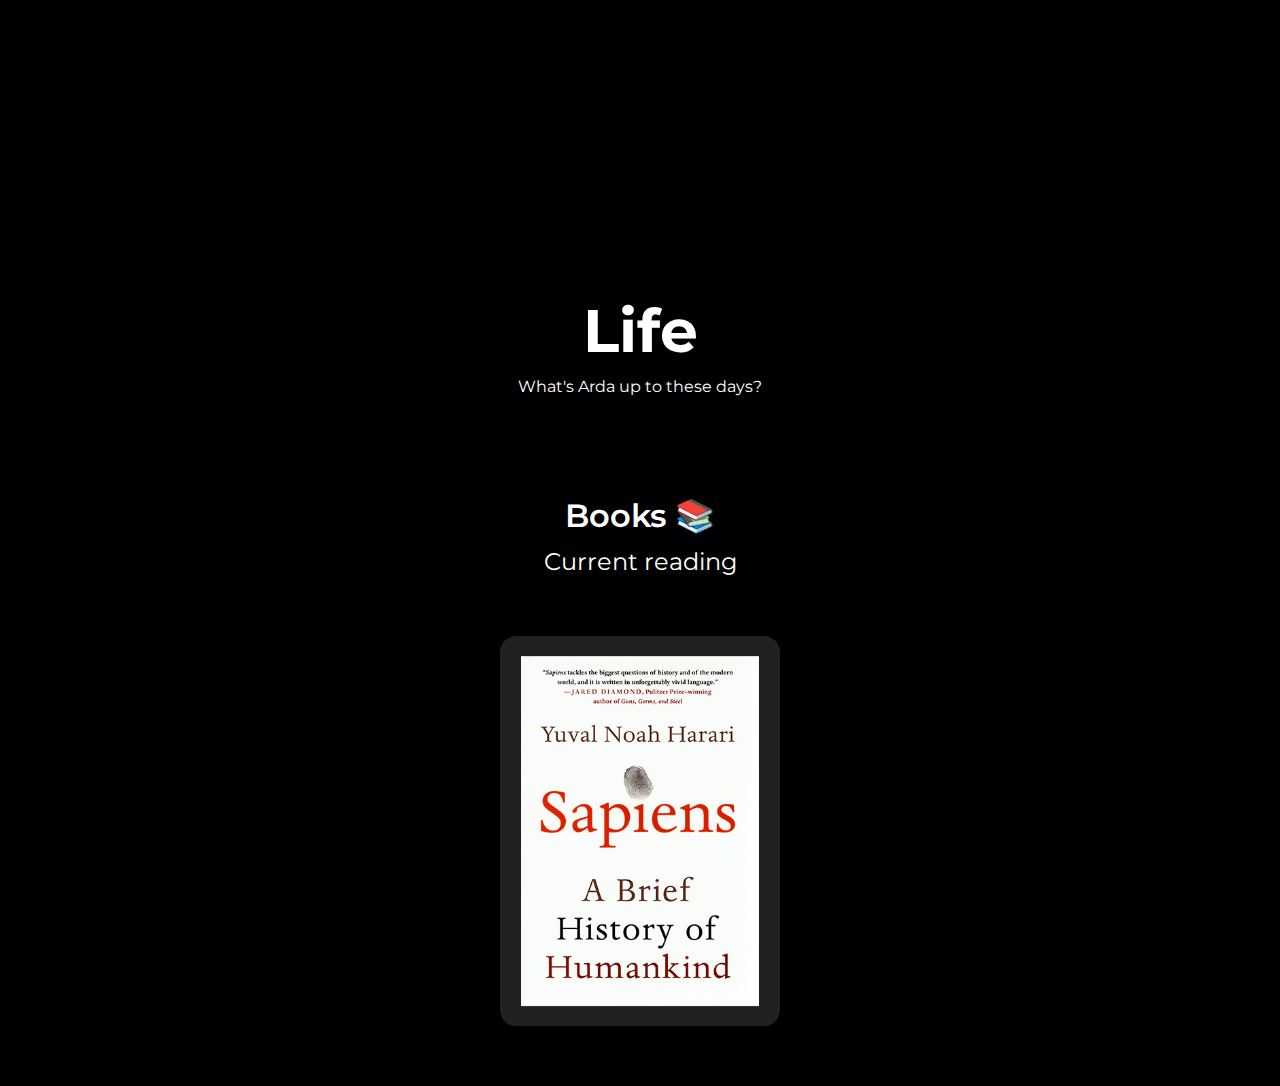
==== life/index.html @ ae9d248a "life card, life page, current book" ====
<!DOCTYPE html>
<html lang="en">

<head>
    <meta charset="UTF-8">
    <meta name="viewport" content="width=device-width, initial-scale=1">
    <title>Life | Arda Çebi</title>
    <link href="https://fonts.googleapis.com/css2?family=Montserrat:wght@100;200;300;400;500;600;700&display=swap"
        rel="stylesheet">
    <link href="https://maxcdn.bootstrapcdn.com/font-awesome/4.7.0/css/font-awesome.min.css" rel="stylesheet" />
    <link rel="apple-touch-icon" sizes="180x180" href="../assets/favicons/apple-touch-icon.png">
    <meta name="msapplication-navbutton-color" content="#ffffff">
    <meta name="apple-mobile-web-app-status-bar-style" content="#ffffff">
    <link rel="icon" type="image/png" sizes="32x32" href="../assets/favicons/favicon-32x32.png">
    <link rel="icon" type="image/png" sizes="16x16" href="../assets/favicons/favicon-16x16.png">
    <link rel="manifest" href="../assets/favicons/site.webmanifest">
    <link rel="mask-icon" href="../assets/favicons/safari-pinned-tab.svg" color="#000000">
    <link rel="shortcut icon" href="../assets/favicons/favicon.ico">
    <meta name="msapplication-TileColor" content="#000000">
    <meta name="msapplication-config" content="../assets/favicons/browserconfig.xml">
    <meta name="theme-color" content="#ffffff">
    <link rel="stylesheet" href="../style.css">
    <meta name="description" content="Personal and portfolio website of Arda Çebi.">
    <meta property="og:description" content="Personal and portfolio website of Arda Çebi.">
    <meta property="og:site_name" content="Arda Çebi | Life">
    <meta property="og:title" content="Arda Çebi | Life">
    <link rel="canonical" href="https://ardacebi.com/life" />
    <meta name="robots" content="index, follow">
    <meta name="google" content="notranslate">
    <meta property="og:locale" content="en_US" />
    <meta property="og:image" content="">
    <!--DESIGN IMAGE-->
    <meta property="og:image:type" content="image/png">
    <meta property="og:image:width" content="1280">
    <meta property="og:image:height" content="640">
    <meta property="og:url" content="https://ardacebi.com/life">
    <meta name="twitter:card" content="summary_large_image">
    <meta name="language" content="English">
</head>

<body>
    <div class="contentdiv">
        <center>
            <div class="titlearea">
                <h1 class="name">Life</h1>
                <h2 class="lifesub" style="font-size: 16px;">What's Arda up to these days?</h2>
            </div>

            <div class="booksdiv">
                <h1>Books 📚</h1>
                <div class="currentreadingdiv">
                    <h2 class="currentreadingdesrp">Current reading</h2>

                    <div class="bookcard">
                        <img class="bookimage" src="../assets/books/sapiens.png">
                        </img>
                    </div>
                </div>
                <!--
                <div class="ontheshelfdiv">
                    <h2>On the shelf</h2>
                    <p>Waiting to be read</p>
                    <div class="ontheshelfbooksdiv">
                        <div class="bookcard">

                        </div>
                        <div class="bookcard">

                        </div>
                        <div class="bookcard">

                        </div>
                    </div>
                </div>
                -->
            </div>
        </center>
    </div>
</body>

</html>
---- style.css ----
h1,
h2,
h3,
h4,
p {
  font-family: "Montserrat", sans-serif;
}

h1 {
  font-weight: 600;
}

h2 {
  font-weight: 400;
}

h3 {
  font-weight: 400;
}

h4 {
  font-weight: 400;
}

h5 {
  font-weight: 400;
}

p {
  font-weight: 400;
}

body {
  background-color: black;
  -webkit-box-pack: center;
      -ms-flex-pack: center;
          justify-content: center;
  -webkit-box-align: center;
      -ms-flex-align: center;
          align-items: center;
  height: 100%;
}

h1,
h2,
h3,
h4,
h5,
p {
  color: white;
}

.h2 {
  font-size: 16px;
}

a {
  color: grey;
}

.name {
  font-size: 60px;
  font-weight: 700;
}

.title {
  font-size: 16px;
  margin-top: -20px;
  text-transform: uppercase;
}

.cardlist {
  margin-top: 50px;
  margin-bottom: 60px;
}

.card {
  width: 600px;
  height: 170px;
  background-color: rgba(128, 128, 128, 0.253);
  border-radius: 16px;
  padding-left: 30px;
  padding-right: 20px;
  padding-bottom: 20px;
  margin-bottom: -100px;
  -webkit-transition: -webkit-transform 0.2s;
  transition: -webkit-transform 0.2s;
  transition: transform 0.2s;
  transition: transform 0.2s, -webkit-transform 0.2s;
}

@media (hover: hover) and (pointer: fine) {
  .card:hover {
    -webkit-transform: scale(1.1);
            transform: scale(1.1);
  }
}

.titlearea {
  margin-bottom: 100px;
}

.lifesub {
  margin-top: -30px;
}

.bookcard {
  width: 240px;
  height: 350px;
  background-color: rgba(128, 128, 128, 0.253);
  border-radius: 16px;
  padding-left: 20px;
  padding-right: 20px;
  padding-bottom: 20px;
  padding-top: 20px;
  margin-bottom: -100px;
  -webkit-transition: -webkit-transform 0.2s;
  transition: -webkit-transform 0.2s;
  transition: transform 0.2s;
  transition: transform 0.2s, -webkit-transform 0.2s;
  margin: 60px;
}

@media (hover: hover) and (pointer: fine) {
  .bookcard:hover {
    -webkit-transform: scale(1.1);
            transform: scale(1.1);
  }
}

.bookimage {
  height: 350px;
}

.lifecard {
  text-decoration: none;
}

@media (hover: hover) and (pointer: fine) {
  .icon:hover {
    -webkit-transform: scale(1.2);
            transform: scale(1.2);
  }
}

.card:hover .cardnumber {
  z-index: -1;
}

.cardnumber {
  font-size: 180px;
  font-weight: 900;
  right: 100px;
  bottom: 15px;
  position: relative;
  color: #313131;
  -moz-user-select: none;
  -webkit-user-select: none;
  -ms-user-select: none;
  user-select: none;
}

.cardtitle {
  font-size: 40px;
  font-weight: 600;
  margin-top: -350px;
  margin-left: 150px;
}

.cardtitlenumber {
  color: grey;
}

.brieflydescrp {
  line-height: 29px;
}

.worksdescrp {
  line-height: 29px;
}

.lifedescrp {
  line-height: 29px;
}

.carddescrp {
  margin-top: -25px;
  margin-left: 150px;
  text-decoration: none;
}

.currentreadingdesrp {
  margin-top: -10px;
}

i.fa {
  display: inline-block;
  border-radius: 60px;
  padding: 0.6em 0.7em;
  font-size: 26px;
  color: white;
  background-color: rgba(128, 128, 128, 0.253);
}

.fa[first-child] {
  margin-left: 0px;
}

.fa[last-child] {
  margin-right: 0px;
}

.fa {
  margin-right: 15px;
  margin-left: 15px;
}

.contentdiv {
  margin-top: 220px;
  position: absolute;
  left: 50%;
  top: 50%;
  -webkit-transform: translate(-50%, -50%);
  transform: translate(-50%, -50%);
}

.mailicon {
  -webkit-transition: 0.2s;
  transition: 0.2s;
  cursor: pointer;
}

.mailicon:hover {
  color: grey;
}

.githubicon {
  -webkit-transition: 0.2s;
  transition: 0.2s;
  cursor: pointer;
}

.githubicon:hover {
  color: grey;
}

.instagramicon {
  -webkit-transition: 0.2s;
  transition: 0.2s;
  cursor: pointer;
}

.instagramicon:hover {
  color: #d6249f;
}

.twittericon {
  -webkit-transition: 0.2s;
  transition: 0.2s;
  cursor: pointer;
}

.twittericon:hover {
  color: #1da1f2;
}

.linkedinicon {
  -webkit-transition: 0.2s;
  transition: 0.2s;
  cursor: pointer;
}

.linkedinicon:hover {
  color: #2867b2;
}

.dribbbleicon {
  -webkit-transition: 0.2s;
  transition: 0.2s;
  cursor: pointer;
}

.dribbbleicon:hover {
  color: #ee66aa;
}

.iconarea {
  margin-top: 30px;
}

.iconsdivfirstrow {
  margin-bottom: 15px;
  display: none;
}

.iconsdivsecondrow {
  display: none;
}

.worksdiv {
  margin-top: -21px;
}

.worksrow {
  margin-bottom: -6px;
}

@media only screen and (max-width: 840px) {
  .card {
    width: 500px;
    margin-bottom: -80px;
  }
  .cardtitle {
    font-size: 30px;
    margin-top: -285px;
  }
  .cardnumber {
    font-size: 150px;
    bottom: 0px;
  }
  .iconsdivfull {
    display: none;
  }
  .iconsdivfirstrow,
  .iconsdivsecondrow {
    display: block;
  }
}

@media only screen and (max-width: 750px) {
  .card {
    width: 450px;
    height: 190px;
    margin-bottom: -60px;
  }
  .cardtitle {
    margin-left: 120px;
  }
  .carddescrp {
    margin-top: -20px;
    margin-left: 120px;
  }
  .contentdiv {
    margin-top: 250px;
  }
  .cardnumber {
    bottom: -14px;
  }
}

@media only screen and (max-width: 690px) {
  .card {
    width: 400px;
    height: 220px;
  }
  .cardnumber {
    bottom: -26px;
  }
}

@media only screen and (max-width: 630px) {
  .card {
    width: 350px;
  }
  .cardnumber {
    font-size: 120px;
    bottom: -48px;
  }
  .cardtitle {
    font-size: 25px;
    margin-left: 80px;
    margin-top: -230px;
  }
  .carddescrp {
    margin-left: 80px;
  }
  .contentdiv {
    margin-top: 200px;
  }
}

@media only screen and (max-width: 575px) {
  .card {
    width: 300px;
    height: 280px;
  }
  .cardnumber {
    bottom: -75px;
  }
  .cardtitle {
    margin-top: -215px;
  }
  .contentdiv {
    margin-top: 220px;
  }
}

@media only screen and (max-width: 530px) {
  .card {
    width: 280px;
    height: 280px;
  }
  .cardnumber {
    bottom: -75px;
    right: 95px;
  }
  .contentdiv {
    margin-top: 250px;
  }
}

@media only screen and (max-width: 480px) {
  .card {
    width: 270px;
    height: 300px;
  }
  .cardnumber {
    bottom: -85px;
    right: 90px;
  }
  .contentdiv {
    margin-top: 250px;
  }
}

@media only screen and (max-width: 460px) {
  .card {
    width: 250px;
    height: 350px;
  }
  .cardnumber {
    font-size: 100px;
    bottom: -115px;
    right: 70px;
  }
  .cardtitle {
    margin-top: -180px;
  }
  .name {
    font-size: 50px;
  }
  i.fa {
    font-size: 21px;
  }
  .worksdescrp {
    margin-top: 30px;
  }
  .worksdiv {
    margin-top: -27px;
  }
}

/* DISABLE THEMING
@media (prefers-color-scheme: dark) {
  body {
    background-color: black;
  }

  .innerbody {
    background-color: grey;
  }

  h1,
  h2,
  h3,
  h4,
  h5,
  p {
    color: white;
  }

  i.fa {
    color: white;
  }

}
*/
/*# sourceMappingURL=style.css.map */
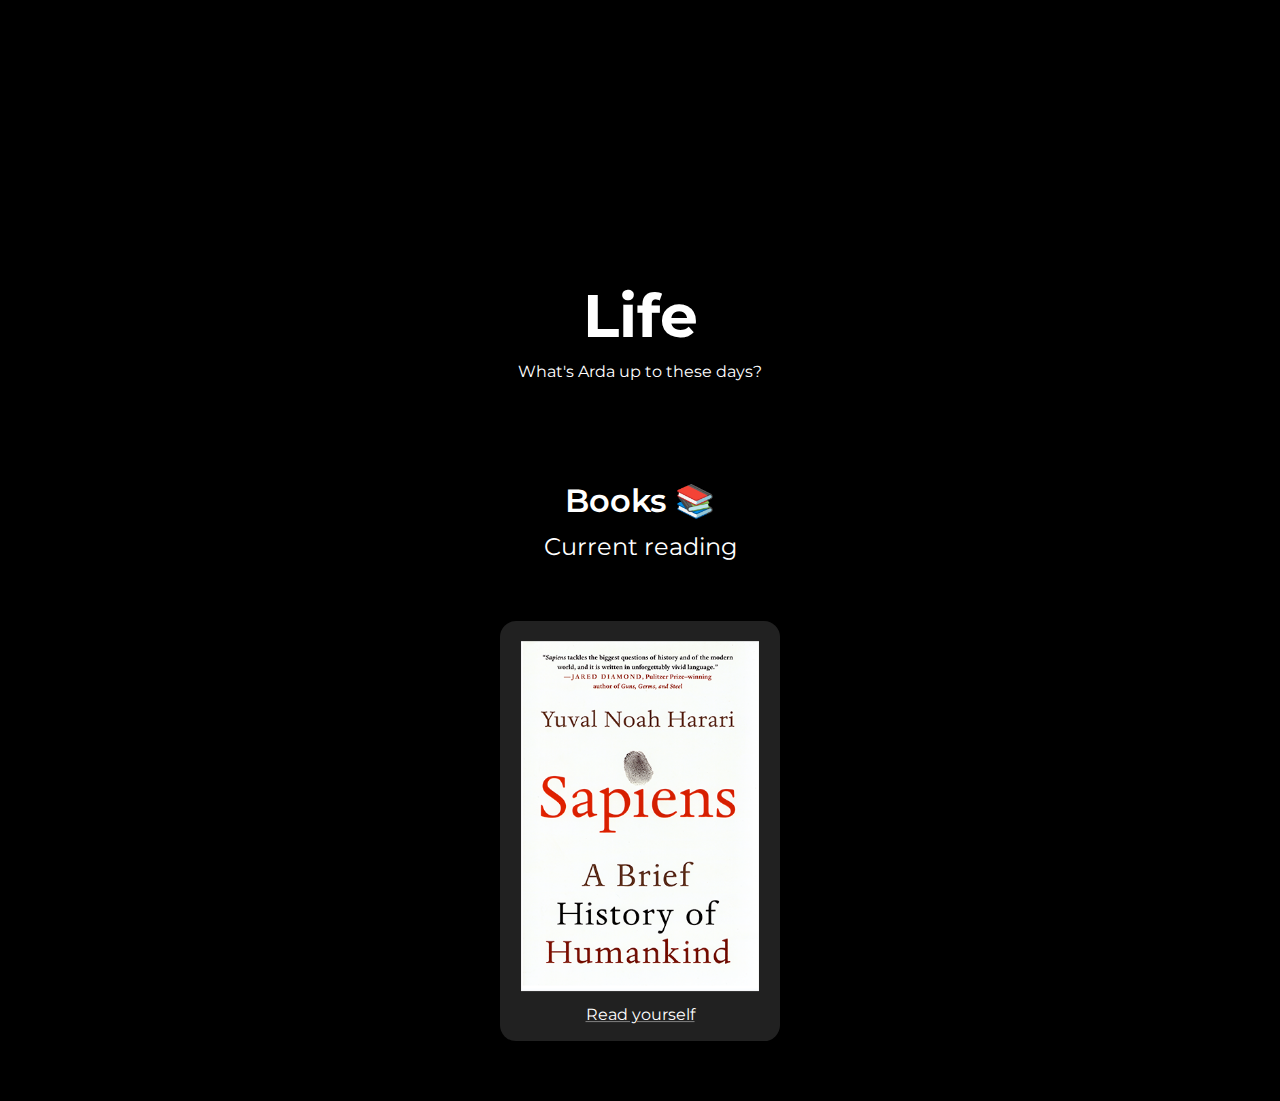
==== commit 6b05c5d6: "amazon link to books" ====
--- a/life/index.html
+++ b/life/index.html
@@ -53,6 +53,7 @@
 
                     <div class="bookcard">
                         <img class="bookimage" src="../assets/books/sapiens.png">
+                        <a href="https://www.amazon.com/Sapiens-Humankind-Yuval-Noah-Harari/dp/0062316095" target="_blank"><p style="margin-top: 10px;">Read yourself</p></a>
                         </img>
                     </div>
                 </div>
--- a/style.css
+++ b/style.css
@@ -106,7 +106,7 @@
 
 .bookcard {
   width: 240px;
-  height: 350px;
+  height: 380px;
   background-color: rgba(128, 128, 128, 0.253);
   border-radius: 16px;
   padding-left: 20px;
@@ -193,6 +193,13 @@
   margin-top: -10px;
 }
 
+.bookamazonlink {
+  margin-top: 10px;
+  margin-bottom: 10px;
+  text-decoration: none;
+  font-size: 15px;
+}
+
 i.fa {
   display: inline-block;
   border-radius: 60px;
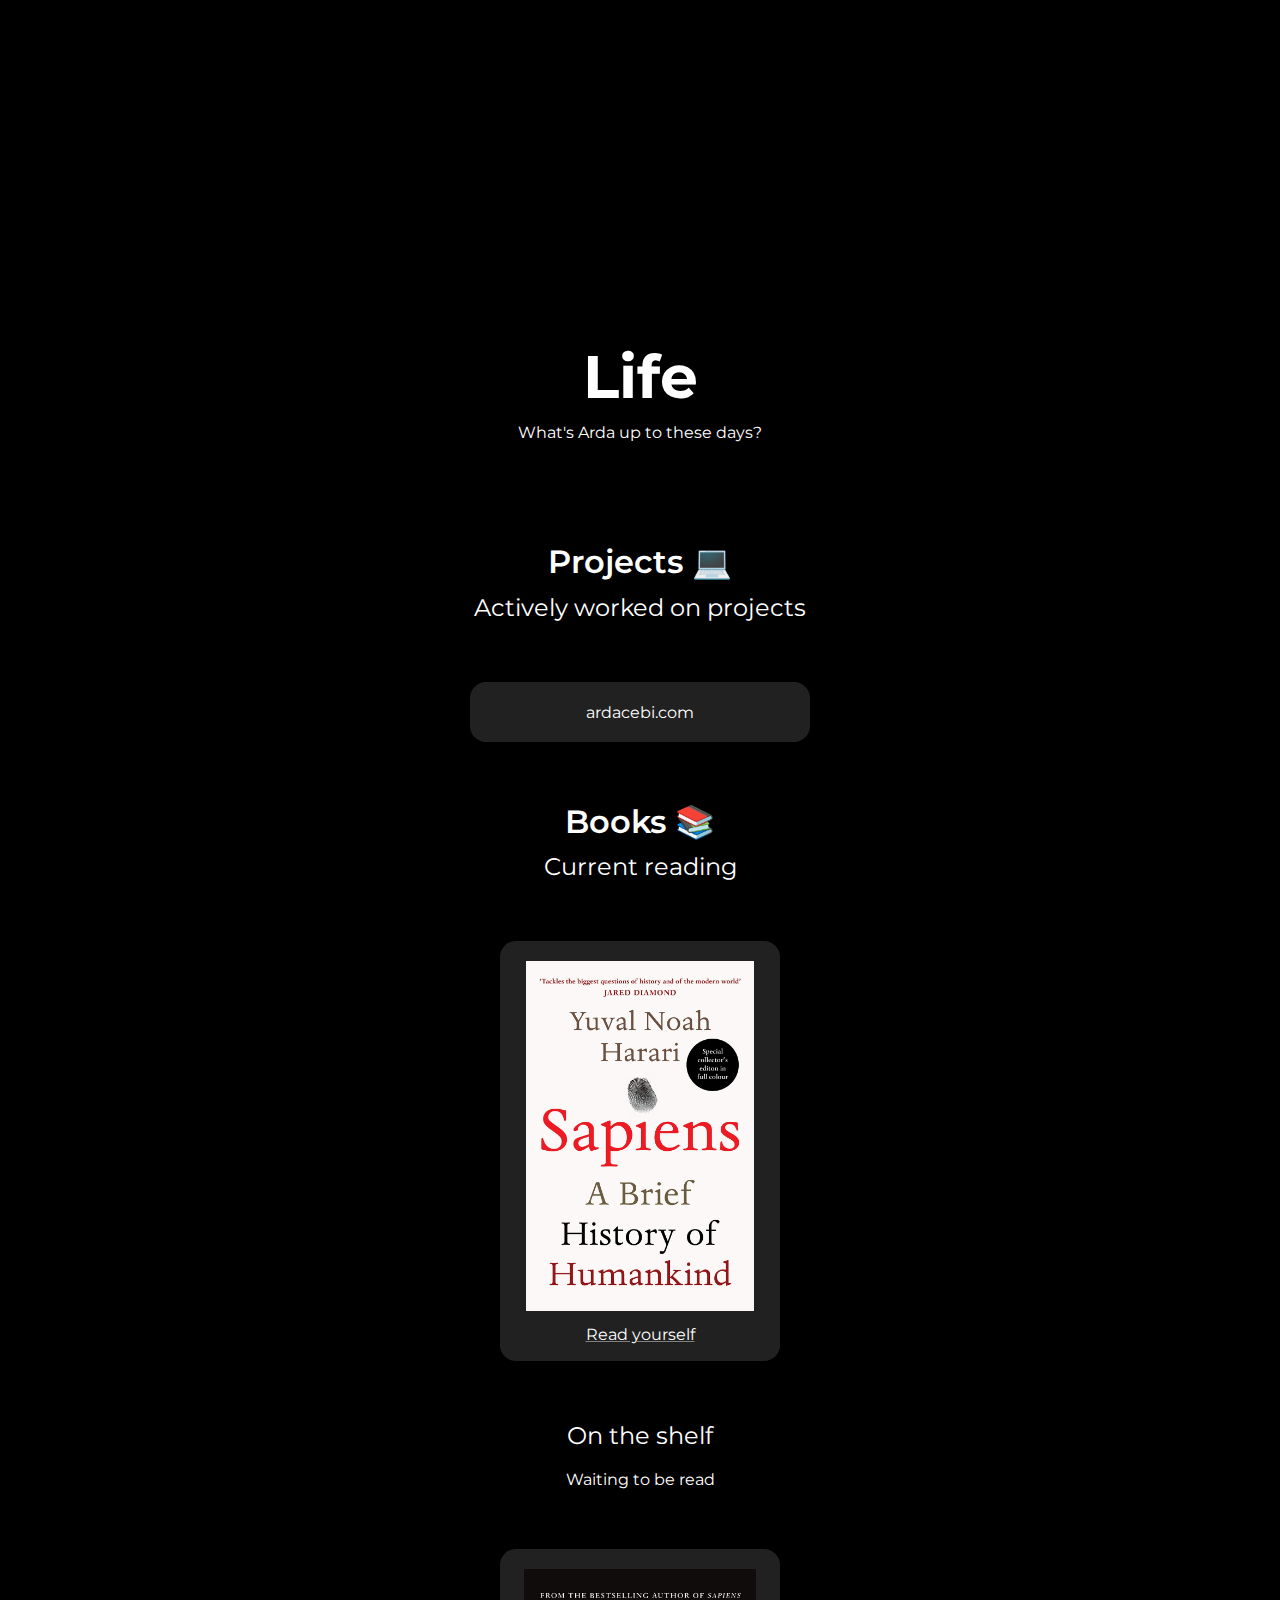
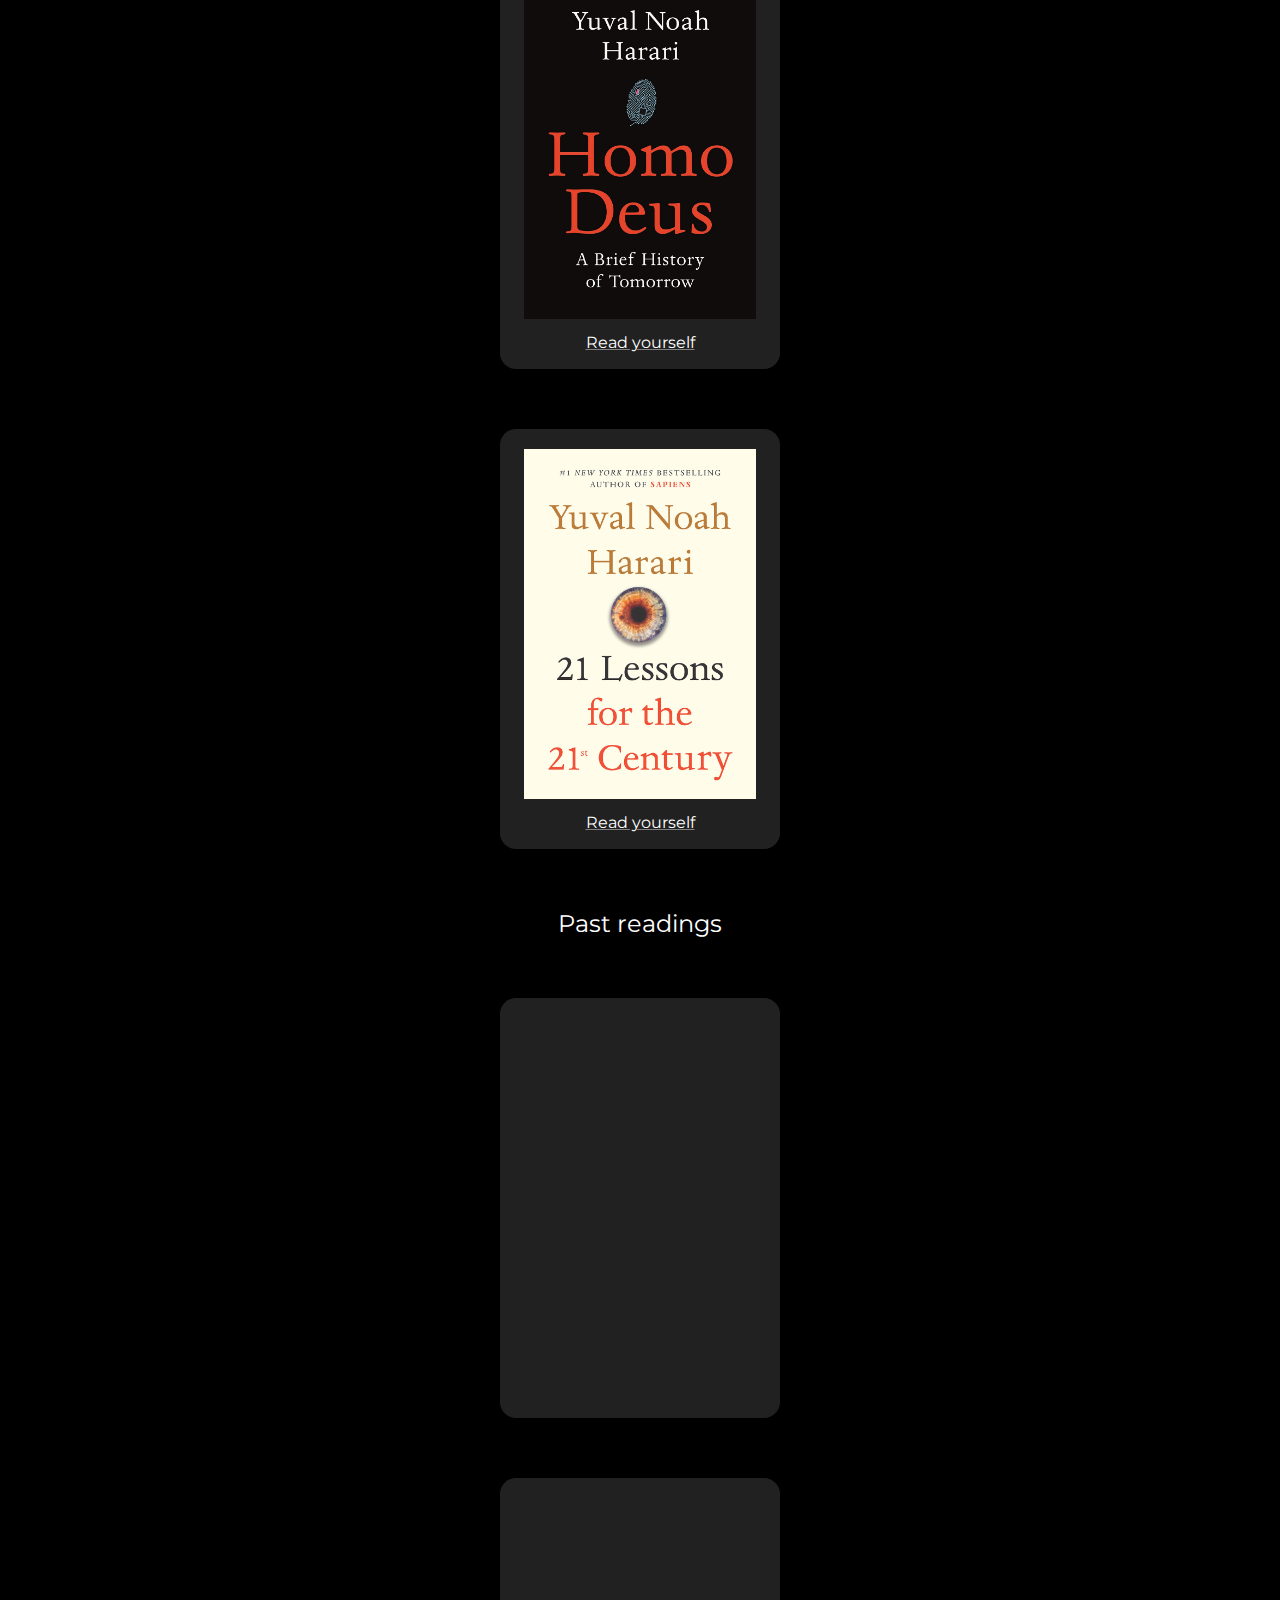
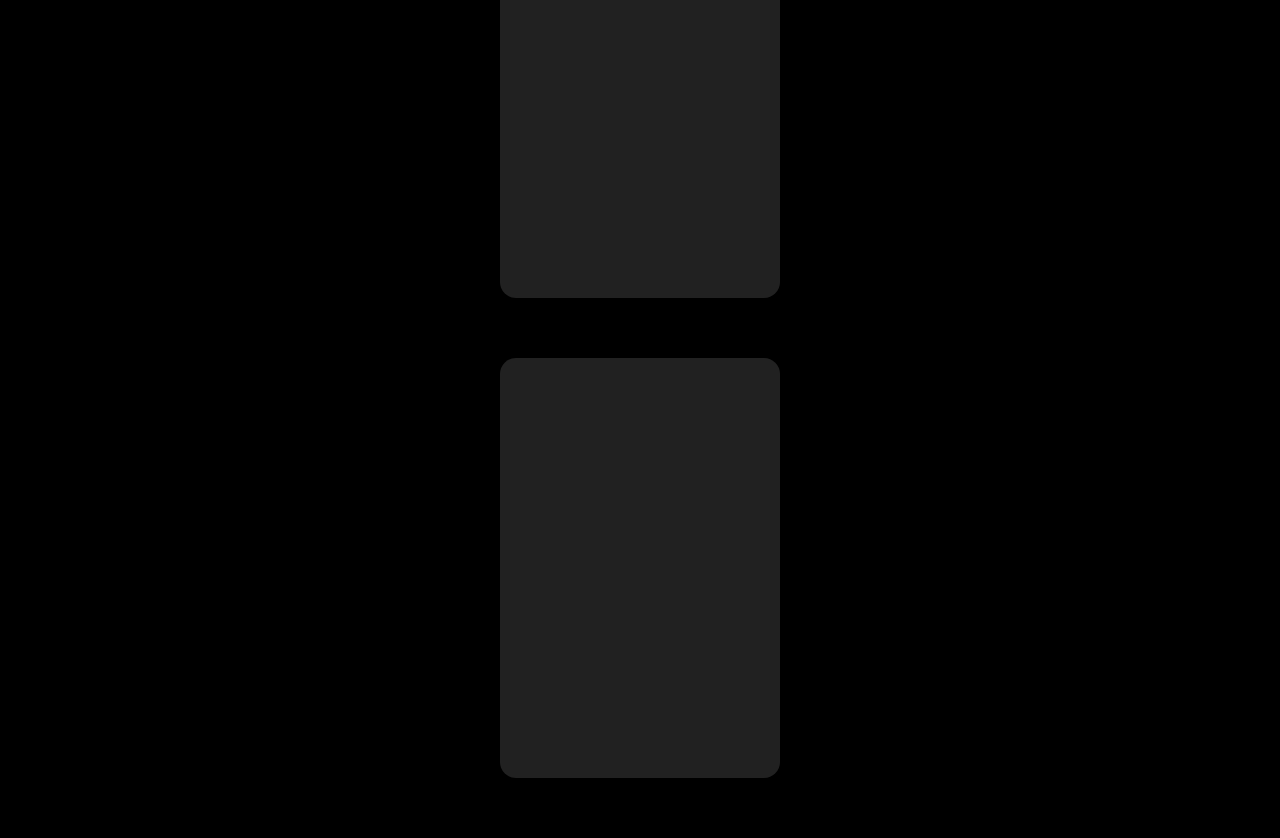
==== commit c5ef71d3: "on the shelf, past readings" ====
--- a/life/index.html
+++ b/life/index.html
@@ -39,22 +39,20 @@
 </head>
 
 <body>
-    <div class="contentdiv">
+    <div class="lifecontentdiv">
         <center>
             <div class="titlearea">
                 <h1 class="name">Life</h1>
                 <h2 class="lifesub" style="font-size: 16px;">What's Arda up to these days?</h2>
             </div>
 
-            <div class="booksdiv">
-                <h1>Books 📚</h1>
+            <div class="projectsdiv">
+                <h1>Projects 💻</h1>
                 <div class="currentreadingdiv">
-                    <h2 class="currentreadingdesrp">Current reading</h2>
+                    <h2 class="currentprojectdescrp">Actively worked on projects</h2>
 
-                    <div class="bookcard">
-                        <img class="bookimage" src="../assets/books/sapiens.png">
-                        <a href="https://www.amazon.com/Sapiens-Humankind-Yuval-Noah-Harari/dp/0062316095" target="_blank"><p style="margin-top: 10px;">Read yourself</p></a>
-                        </img>
+                    <div class="projectcard">
+                        <p>ardacebi.com</p>
                     </div>
                 </div>
                 <!--
@@ -75,6 +73,48 @@
                 </div>
                 -->
             </div>
+
+            <div class="booksdiv">
+                <h1>Books 📚</h1>
+                <div class="currentreadingdiv">
+                    <h2 class="currentreadingdesrp">Current reading</h2>
+
+                    <div class="bookcard">
+                        <img class="bookimage" src="../assets/books/sapiens.jpg">
+                        <a href="https://www.amazon.com/Sapiens-Humankind-Yuval-Noah-Harari/dp/0062316095" target="_blank"><p style="margin-top: 10px;">Read yourself</p></a>
+                        </img>
+                    </div>
+                </div>
+                <div class="ontheshelfdiv">
+                    <h2>On the shelf</h2>
+                    <p>Waiting to be read</p>
+                    <div class="ontheshelfbooksdiv">
+                        <div class="bookcard">
+                            <img class="bookimage" src="../assets/books/homo-deus.jpg">
+                            <a href="https://www.amazon.com/Homo-Deus-Brief-History-Tomorrow/dp/1910701882" target="_blank"><p style="margin-top: 10px;">Read yourself</p></a>
+                        </div>
+                        <div class="bookcard">
+                            <img class="bookimage" src="../assets/books/21-lessons.jpg">
+                            <a href="https://www.amazon.com/Lessons-21st-Century-Yuval-Harari/dp/0525512179" target="_blank"><p style="margin-top: 10px;">Read yourself</p></a>
+                        </div>
+                    </div>
+                </div>
+
+                <div class="ontheshelfdiv">
+                    <h2>Past readings</h2>
+                    <div class="ontheshelfbooksdiv">
+                        <div class="bookcard">
+
+                        </div>
+                        <div class="bookcard">
+
+                        </div>
+                        <div class="bookcard">
+
+                        </div>
+                    </div>
+                </div>
+            </div>
         </center>
     </div>
 </body>
--- a/style.css
+++ b/style.css
@@ -128,6 +128,30 @@
   }
 }
 
+.projectcard {
+  width: 300px;
+  height: 35px;
+  background-color: rgba(128, 128, 128, 0.253);
+  border-radius: 16px;
+  padding-left: 20px;
+  padding-right: 20px;
+  padding-bottom: 20px;
+  padding-top: 5px;
+  margin-bottom: -100px;
+  -webkit-transition: -webkit-transform 0.2s;
+  transition: -webkit-transform 0.2s;
+  transition: transform 0.2s;
+  transition: transform 0.2s, -webkit-transform 0.2s;
+  margin: 60px;
+}
+
+@media (hover: hover) and (pointer: fine) {
+  .projectcard:hover {
+    -webkit-transform: scale(1.1);
+            transform: scale(1.1);
+  }
+}
+
 .bookimage {
   height: 350px;
 }
@@ -193,6 +217,10 @@
   margin-top: -10px;
 }
 
+.currentprojectdescrp {
+  margin-top: -10px;
+}
+
 .bookamazonlink {
   margin-top: 10px;
   margin-bottom: 10px;
@@ -223,12 +251,19 @@
 }
 
 .contentdiv {
-  margin-top: 220px;
   position: absolute;
   left: 50%;
-  top: 50%;
-  -webkit-transform: translate(-50%, -50%);
-  transform: translate(-50%, -50%);
+  top: 300px;
+  -webkit-transform: translate(-50%);
+  transform: translate(-50%);
+}
+
+.lifecontentdiv {
+  position: absolute;
+  left: 50%;
+  top: 300px;
+  -webkit-transform: translate(-50%);
+  transform: translate(-50%);
 }
 
 .mailicon {
@@ -347,9 +382,6 @@
     margin-top: -20px;
     margin-left: 120px;
   }
-  .contentdiv {
-    margin-top: 250px;
-  }
   .cardnumber {
     bottom: -14px;
   }
@@ -381,9 +413,6 @@
   .carddescrp {
     margin-left: 80px;
   }
-  .contentdiv {
-    margin-top: 200px;
-  }
 }
 
 @media only screen and (max-width: 575px) {
@@ -397,9 +426,6 @@
   .cardtitle {
     margin-top: -215px;
   }
-  .contentdiv {
-    margin-top: 220px;
-  }
 }
 
 @media only screen and (max-width: 530px) {
@@ -411,9 +437,6 @@
     bottom: -75px;
     right: 95px;
   }
-  .contentdiv {
-    margin-top: 250px;
-  }
 }
 
 @media only screen and (max-width: 480px) {
@@ -424,9 +447,6 @@
   .cardnumber {
     bottom: -85px;
     right: 90px;
-  }
-  .contentdiv {
-    margin-top: 250px;
   }
 }
 
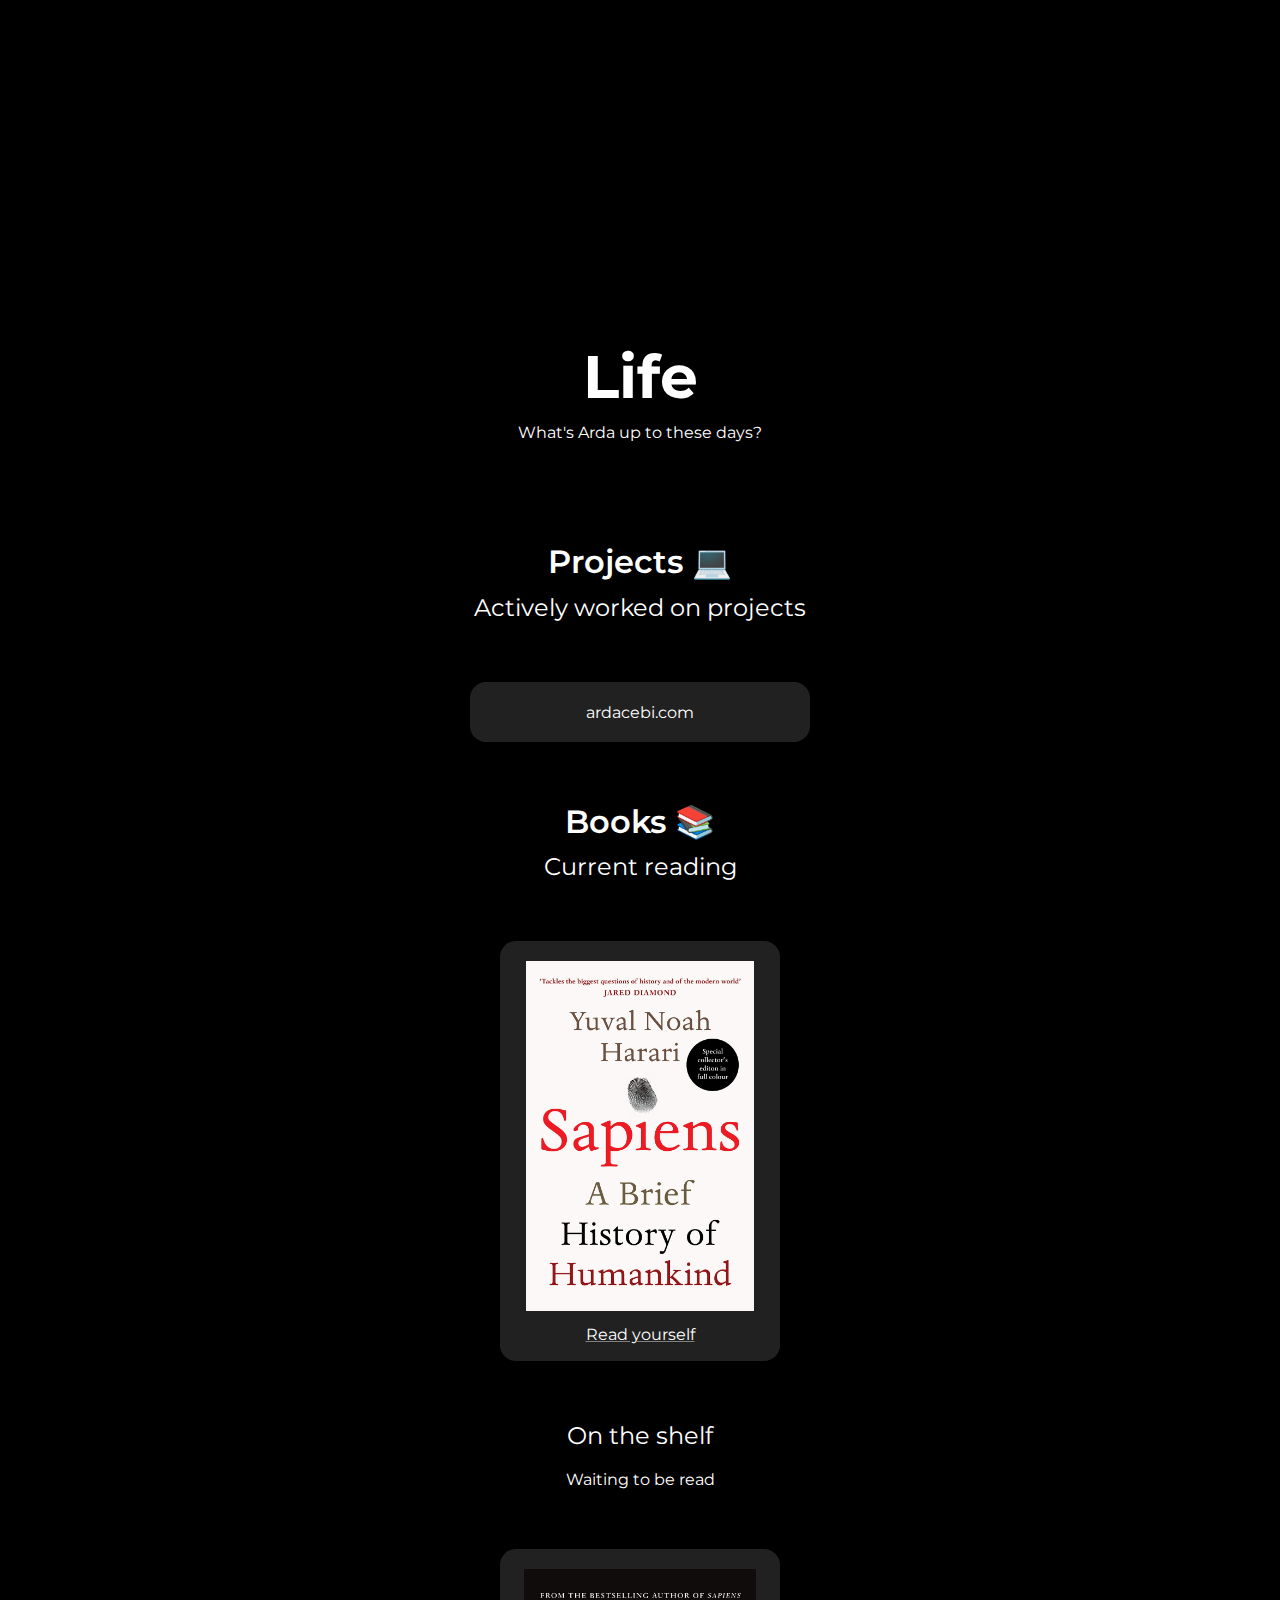
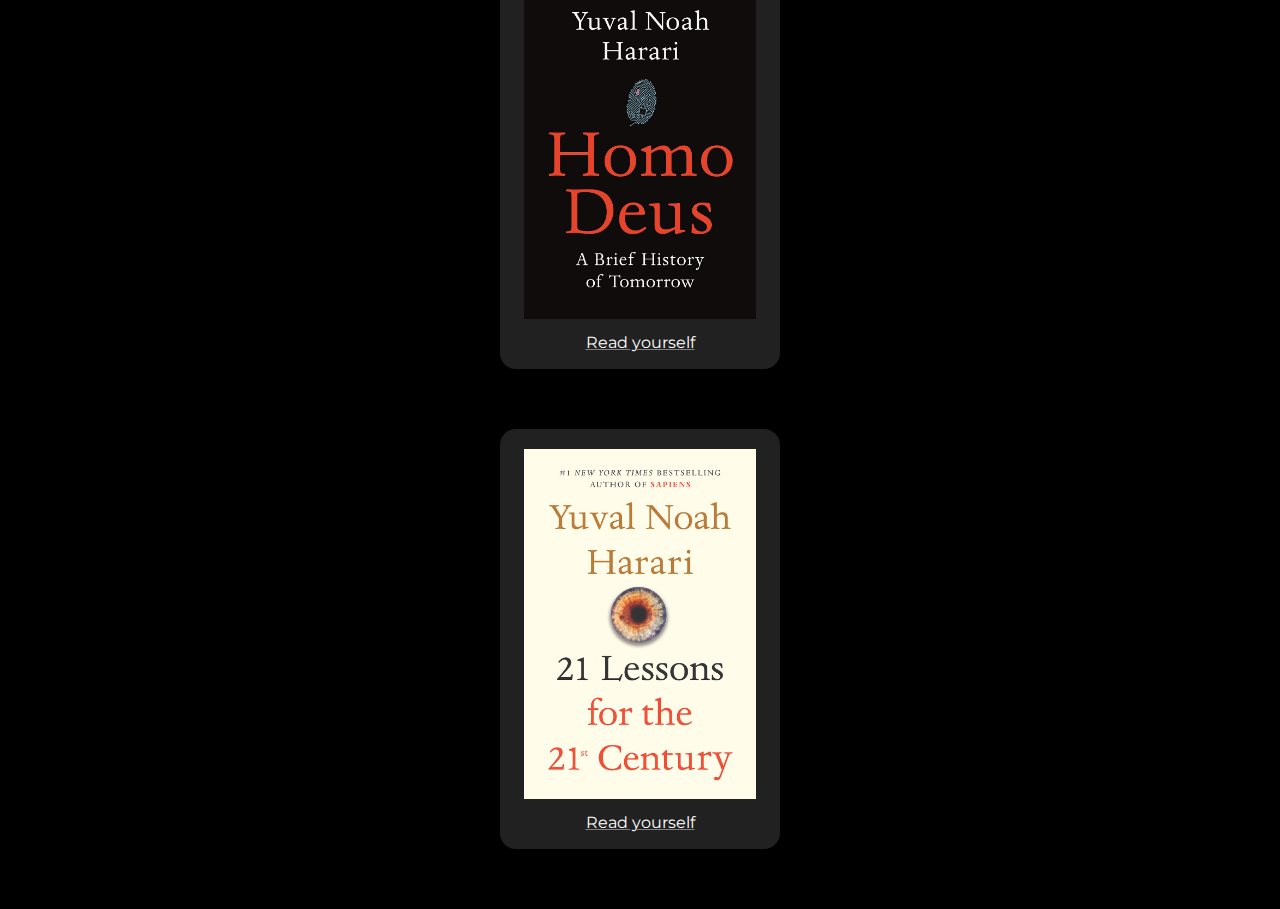
==== commit 160edfcf: "past readings" ====
--- a/life/index.html
+++ b/life/index.html
@@ -100,6 +100,7 @@
                     </div>
                 </div>
 
+                <!--
                 <div class="ontheshelfdiv">
                     <h2>Past readings</h2>
                     <div class="ontheshelfbooksdiv">
@@ -114,6 +115,7 @@
                         </div>
                     </div>
                 </div>
+                -->
             </div>
         </center>
     </div>
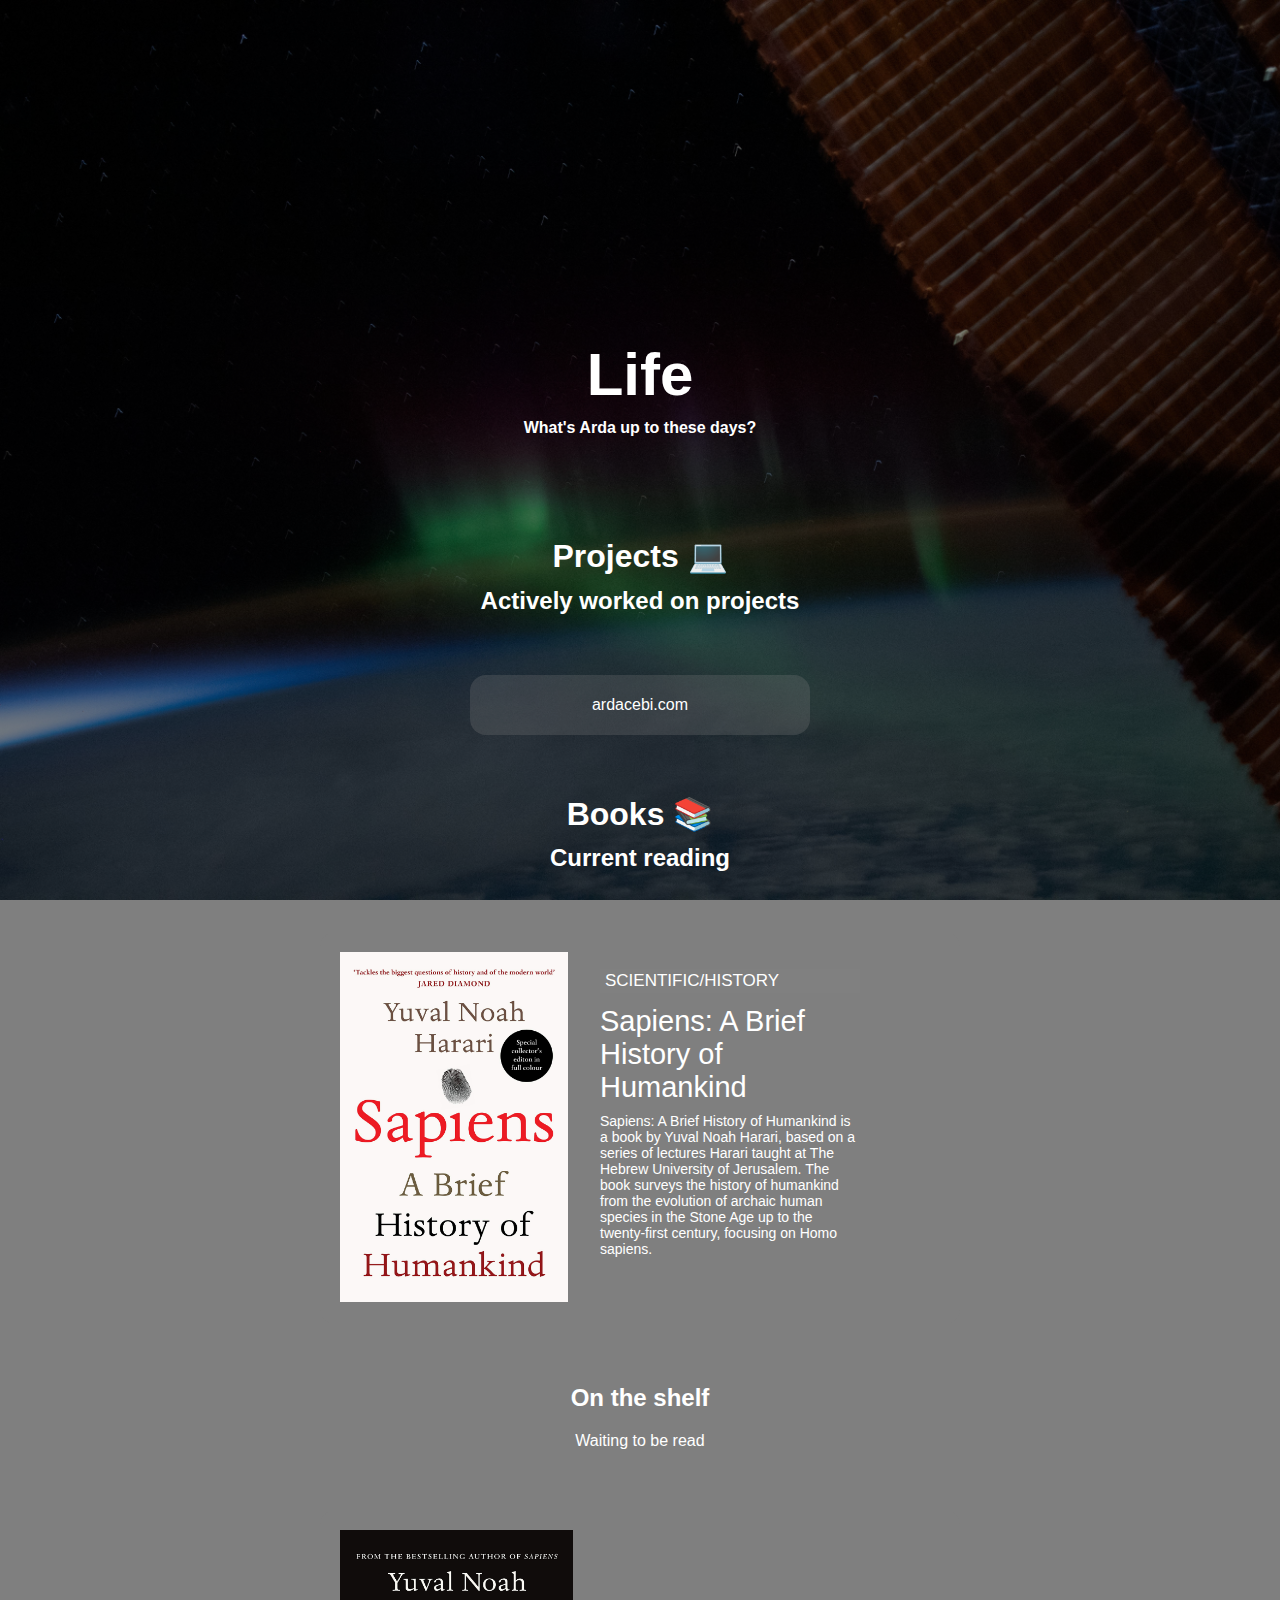
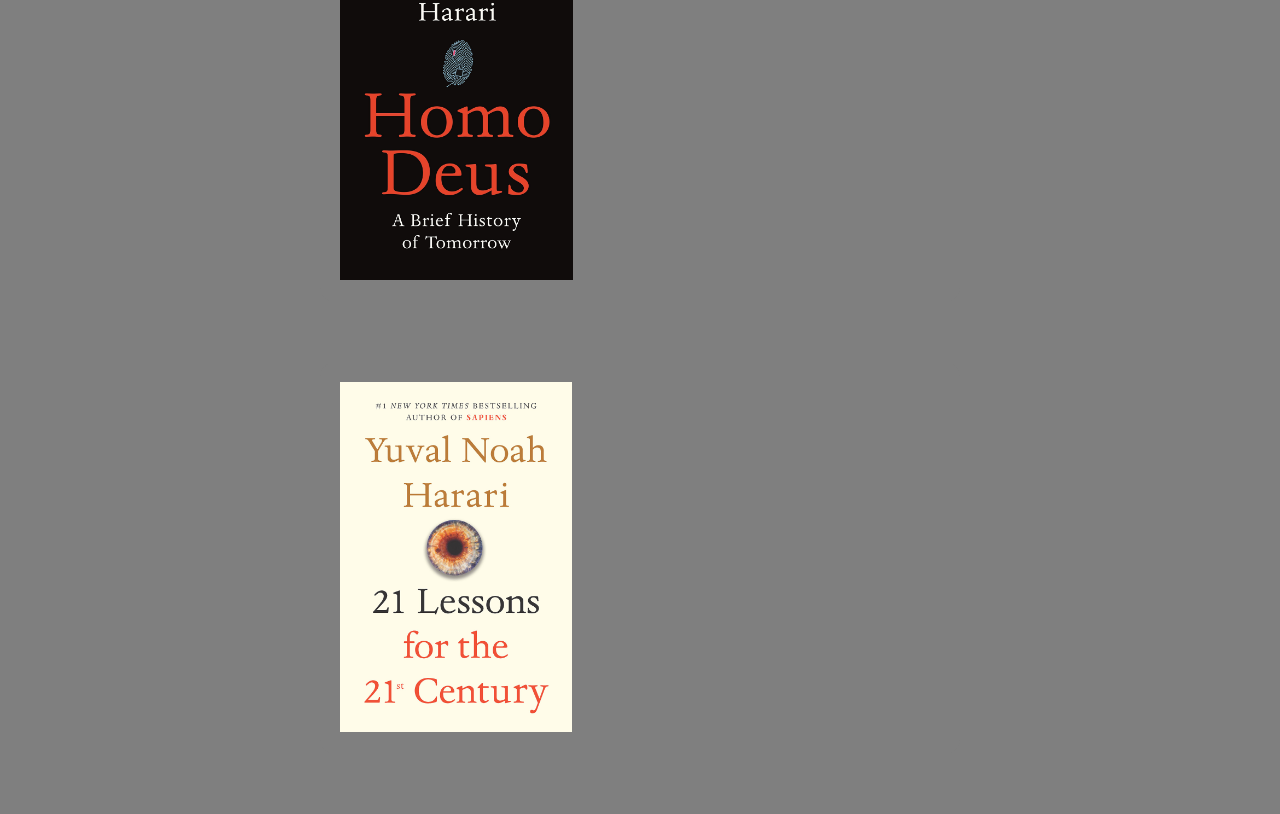
==== commit a6fec900: "Concept" ====
--- a/life/index.html
+++ b/life/index.html
@@ -5,8 +5,6 @@
     <meta charset="UTF-8">
     <meta name="viewport" content="width=device-width, initial-scale=1">
     <title>Life | Arda Çebi</title>
-    <link href="https://fonts.googleapis.com/css2?family=Montserrat:wght@100;200;300;400;500;600;700&display=swap"
-        rel="stylesheet">
     <link href="https://maxcdn.bootstrapcdn.com/font-awesome/4.7.0/css/font-awesome.min.css" rel="stylesheet" />
     <link rel="apple-touch-icon" sizes="180x180" href="../assets/favicons/apple-touch-icon.png">
     <meta name="msapplication-navbutton-color" content="#ffffff">
@@ -79,28 +77,47 @@
                 <div class="currentreadingdiv">
                     <h2 class="currentreadingdesrp">Current reading</h2>
 
-                    <div class="bookcard">
-                        <img class="bookimage" src="../assets/books/sapiens.jpg">
-                        <a href="https://www.amazon.com/Sapiens-Humankind-Yuval-Noah-Harari/dp/0062316095" target="_blank"><p style="margin-top: 10px;">Read yourself</p></a>
-                        </img>
-                    </div>
+                    <a href="https://www.amazon.com/Sapiens-Humankind-Yuval-Noah-Harari/dp/0062316095" target="_blank">
+                        <div class="bookcard">
+                            <div class="bookcardrow">
+                                <div class="bookcardblock">
+                                    <img class="bookimage" src="../assets/books/sapiens.jpg"></img>
+                                </div>
+                                <div class="bookcardblock">
+                                    <p class="bookgenre">SCIENTIFIC/HISTORY</p>
+                                    <p class="booktitle">Sapiens: A Brief History of Humankind</p>
+                                    <p class="bookdescription">Sapiens: A Brief History of Humankind is a book by Yuval
+                                        Noah Harari, based on a series of lectures Harari taught at The Hebrew
+                                        University of Jerusalem. The book surveys the history of humankind from the
+                                        evolution of archaic human species in the Stone Age up to the twenty-first
+                                        century, focusing on Homo sapiens. </p>
+                                </div>
+                            </div>
+                    </a>
+
+
                 </div>
-                <div class="ontheshelfdiv">
-                    <h2>On the shelf</h2>
-                    <p>Waiting to be read</p>
-                    <div class="ontheshelfbooksdiv">
+            </div>
+            <div class="ontheshelfdiv">
+                <h2>On the shelf</h2>
+                <p>Waiting to be read</p>
+                <div class="ontheshelfbooksdiv">
+
+                    <a href="https://www.amazon.com/Homo-Deus-Brief-History-Tomorrow/dp/1910701882" target="_blank">
                         <div class="bookcard">
                             <img class="bookimage" src="../assets/books/homo-deus.jpg">
-                            <a href="https://www.amazon.com/Homo-Deus-Brief-History-Tomorrow/dp/1910701882" target="_blank"><p style="margin-top: 10px;">Read yourself</p></a>
-                        </div>
-                        <div class="bookcard">
-                            <img class="bookimage" src="../assets/books/21-lessons.jpg">
-                            <a href="https://www.amazon.com/Lessons-21st-Century-Yuval-Harari/dp/0525512179" target="_blank"><p style="margin-top: 10px;">Read yourself</p></a>
-                        </div>
-                    </div>
+                    </a>
+
                 </div>
+                <a href="https://www.amazon.com/Lessons-21st-Century-Yuval-Harari/dp/0525512179" target="_blank">
+                    <div class="bookcard">
+                        <img class="bookimage" src="../assets/books/21-lessons.jpg">
+                </a>
+            </div>
+    </div>
+    </div>
 
-                <!--
+    <!--
                 <div class="ontheshelfdiv">
                     <h2>Past readings</h2>
                     <div class="ontheshelfbooksdiv">
@@ -116,8 +133,8 @@
                     </div>
                 </div>
                 -->
-            </div>
-        </center>
+    </div>
+    </center>
     </div>
 </body>
 
--- a/style.css
+++ b/style.css
@@ -1,33 +1,191 @@
+@font-face {
+  font-family: "Sequel";
+  src: url("/assets/fonts/sequel/1.eot");
+  /* IE9 Compat Modes */
+  src: url("/assets/fonts/sequel/1.eot?#iefix") format("embedded-opentype"), url("/assets/fonts/sequel/1.woff2") format("woff2"), url("/assets/fonts/sequel/1.woff") format("woff"), url("/assets/fonts/sequel/1.ttf") format("truetype");
+  /* Safari, Android, iOS */
+  font-style: normal;
+  font-weight: 100;
+  font-display: swap;
+}
+
+@font-face {
+  font-family: "Sequel";
+  src: url("/assets/fonts/sequel/1_italic.eot");
+  /* IE9 Compat Modes */
+  src: url("/assets/fonts/sequel/1_italic.eot?#iefix") format("embedded-opentype"), url("/assets/fonts/sequel/1_italic.woff2") format("woff2"), url("/assets/fonts/sequel/1_italic.woff") format("woff"), url("/assets/fonts/sequel/1_italic.ttf") format("truetype");
+  /* Safari, Android, iOS */
+  font-style: italic;
+  font-weight: 100;
+  font-display: swap;
+}
+
+@font-face {
+  font-family: "Sequel";
+  src: url("/assets/fonts/sequel/2.eot");
+  /* IE9 Compat Modes */
+  src: url("/assets/fonts/sequel/2.eot?#iefix") format("embedded-opentype"), url("/assets/fonts/sequel/2.woff2") format("woff2"), url("/assets/fonts/sequel/2.woff") format("woff"), url("/assets/fonts/sequel/2.ttf") format("truetype");
+  /* Safari, Android, iOS */
+  font-style: normal;
+  font-weight: 200;
+  font-display: swap;
+}
+
+@font-face {
+  font-family: "Sequel";
+  src: url("/assets/fonts/sequel/2_italic.eot");
+  /* IE9 Compat Modes */
+  src: url("/assets/fonts/sequel/2_italic.eot?#iefix") format("embedded-opentype"), url("/assets/fonts/sequel/2_italic.woff2") format("woff2"), url("/assets/fonts/sequel/2_italic.woff") format("woff"), url("/assets/fonts/sequel/2_italic.ttf") format("truetype");
+  /* Safari, Android, iOS */
+  font-style: italic;
+  font-weight: 200;
+  font-display: swap;
+}
+
+@font-face {
+  font-family: "Sequel";
+  src: url("/assets/fonts/sequel/3.eot");
+  /* IE9 Compat Modes */
+  src: url("/assets/fonts/sequel/3.eot?#iefix") format("embedded-opentype"), url("/assets/fonts/sequel/3.woff2") format("woff2"), url("/assets/fonts/sequel/3.woff") format("woff"), url("/assets/fonts/sequel/3.ttf") format("truetype");
+  /* Safari, Android, iOS */
+  font-style: normal;
+  font-weight: 300;
+  font-display: swap;
+}
+
+@font-face {
+  font-family: "Sequel";
+  src: url("/assets/fonts/sequel/3_italic.eot");
+  /* IE9 Compat Modes */
+  src: url("/assets/fonts/sequel/3_italic.eot?#iefix") format("embedded-opentype"), url("/assets/fonts/sequel/3_italic.woff2") format("woff2"), url("/assets/fonts/sequel/3_italic.woff") format("woff"), url("/assets/fonts/sequel/3_italic.ttf") format("truetype");
+  /* Safari, Android, iOS */
+  font-style: italic;
+  font-weight: 300;
+  font-display: swap;
+}
+
+@font-face {
+  font-family: "Sequel";
+  src: url("/assets/fonts/sequel/4.eot");
+  /* IE9 Compat Modes */
+  src: url("/assets/fonts/sequel/4.eot?#iefix") format("embedded-opentype"), url("/assets/fonts/sequel/4.woff2") format("woff2"), url("/assets/fonts/sequel/4.woff") format("woff"), url("/assets/fonts/sequel/4.ttf") format("truetype");
+  /* Safari, Android, iOS */
+  font-style: normal;
+  font-weight: 400;
+  font-display: swap;
+}
+
+@font-face {
+  font-family: "Sequel";
+  src: url("/assets/fonts/sequel/4_italic.eot");
+  /* IE9 Compat Modes */
+  src: url("/assets/fonts/sequel/4_italic.eot?#iefix") format("embedded-opentype"), url("/assets/fonts/sequel/4_italic.woff2") format("woff2"), url("/assets/fonts/sequel/4_italic.woff") format("woff"), url("/assets/fonts/sequel/4_italic.ttf") format("truetype");
+  /* Safari, Android, iOS */
+  font-style: italic;
+  font-weight: 400;
+  font-display: swap;
+}
+
+@font-face {
+  font-family: "Sequel";
+  src: url("/assets/fonts/sequel/5.eot");
+  /* IE9 Compat Modes */
+  src: url("/assets/fonts/sequel/5.eot?#iefix") format("embedded-opentype"), url("/assets/fonts/sequel/5.woff2") format("woff2"), url("/assets/fonts/sequel/5.woff") format("woff"), url("/assets/fonts/sequel/5.ttf") format("truetype");
+  /* Safari, Android, iOS */
+  font-style: normal;
+  font-weight: 500;
+  font-display: swap;
+}
+
+@font-face {
+  font-family: "Sequel";
+  src: url("/assets/fonts/sequel/5_italic.eot");
+  /* IE9 Compat Modes */
+  src: url("/assets/fonts/sequel/5_italic.eot?#iefix") format("embedded-opentype"), url("/assets/fonts/sequel/5_italic.woff2") format("woff2"), url("/assets/fonts/sequel/5_italic.woff") format("woff"), url("/assets/fonts/sequel/5_italic.ttf") format("truetype");
+  /* Safari, Android, iOS */
+  font-style: italic;
+  font-weight: 500;
+  font-display: swap;
+}
+
+@font-face {
+  font-family: "Sequel";
+  src: url("/assets/fonts/sequel/6.eot");
+  /* IE9 Compat Modes */
+  src: url("/assets/fonts/sequel/6.eot?#iefix") format("embedded-opentype"), url("/assets/fonts/sequel/6.woff2") format("woff2"), url("/assets/fonts/sequel/6.woff") format("woff"), url("/assets/fonts/sequel/6.ttf") format("truetype");
+  /* Safari, Android, iOS */
+  font-style: normal;
+  font-weight: 600;
+  font-display: swap;
+}
+
+@font-face {
+  font-family: "Sequel";
+  src: url("/assets/fonts/sequel/6_italic.eot");
+  /* IE9 Compat Modes */
+  src: url("/assets/fonts/sequel/6_italic.eot?#iefix") format("embedded-opentype"), url("/assets/fonts/sequel/6_italic.woff2") format("woff2"), url("/assets/fonts/sequel/6_italic.woff") format("woff"), url("/assets/fonts/sequel/6_italic.ttf") format("truetype");
+  /* Safari, Android, iOS */
+  font-style: italic;
+  font-weight: 600;
+  font-display: swap;
+}
+
+@font-face {
+  font-family: "Sequel";
+  src: url("/assets/fonts/sequel/7.eot");
+  /* IE9 Compat Modes */
+  src: url("/assets/fonts/sequel/7.eot?#iefix") format("embedded-opentype"), url("/assets/fonts/sequel/7.woff2") format("woff2"), url("/assets/fonts/sequel/7.woff") format("woff"), url("/assets/fonts/sequel/7.ttf") format("truetype");
+  /* Safari, Android, iOS */
+  font-style: normal;
+  font-weight: 700;
+  font-display: swap;
+}
+
+@font-face {
+  font-family: "Sequel";
+  src: url("/assets/fonts/sequel/7_italic.eot");
+  /* IE9 Compat Modes */
+  src: url("/assets/fonts/sequel/7_italic.eot?#iefix") format("embedded-opentype"), url("/assets/fonts/sequel/7_italic.woff2") format("woff2"), url("/assets/fonts/sequel/7_italic.woff") format("woff"), url("/assets/fonts/sequel/7_italic.ttf") format("truetype");
+  /* Safari, Android, iOS */
+  font-style: italic;
+  font-weight: 700;
+  font-display: swap;
+}
+
+@font-face {
+  font-family: "Sequel";
+  src: url("/assets/fonts/sequel/8.eot");
+  /* IE9 Compat Modes */
+  src: url("/assets/fonts/sequel/8.eot?#iefix") format("embedded-opentype"), url("/assets/fonts/sequel/8.woff2") format("woff2"), url("/assets/fonts/sequel/8.woff") format("woff"), url("/assets/fonts/sequel/8.ttf") format("truetype");
+  /* Safari, Android, iOS */
+  font-style: normal;
+  font-weight: 800;
+  font-display: swap;
+}
+
+@font-face {
+  font-family: "Sequel";
+  src: url("/assets/fonts/sequel/8_italic.eot");
+  /* IE9 Compat Modes */
+  src: url("/assets/fonts/sequel/8_italic.eot?#iefix") format("embedded-opentype"), url("/assets/fonts/sequel/8_italic.woff2") format("woff2"), url("/assets/fonts/sequel/8_italic.woff") format("woff"), url("/assets/fonts/sequel/8_italic.ttf") format("truetype");
+  /* Safari, Android, iOS */
+  font-style: italic;
+  font-weight: 800;
+  font-display: swap;
+}
+
 h1,
 h2,
 h3,
 h4,
 p {
-  font-family: "Montserrat", sans-serif;
-}
-
-h1 {
-  font-weight: 600;
-}
-
-h2 {
-  font-weight: 400;
-}
-
-h3 {
-  font-weight: 400;
-}
-
-h4 {
-  font-weight: 400;
-}
-
-h5 {
-  font-weight: 400;
-}
-
-p {
-  font-weight: 400;
+  font-family: "Sequel", sans-serif;
+}
+
+html {
+  background: -webkit-gradient(linear, left top, left bottom, from(rgba(0, 0, 0, 0.5)), to(rgba(0, 0, 0, 0.5))), url("assets/bg/space/1.jpg") no-repeat center center fixed;
+  background: linear-gradient(rgba(0, 0, 0, 0.5), rgba(0, 0, 0, 0.5)), url("assets/bg/space/1.jpg") no-repeat center center fixed;
+  background-size: cover;
 }
 
 body {
@@ -67,6 +225,7 @@
   font-size: 16px;
   margin-top: -20px;
   text-transform: uppercase;
+  font-weight: 500;
 }
 
 .cardlist {
@@ -76,13 +235,13 @@
 
 .card {
   width: 600px;
-  height: 170px;
+  height: 250px;
   background-color: rgba(128, 128, 128, 0.253);
   border-radius: 16px;
   padding-left: 30px;
   padding-right: 20px;
   padding-bottom: 20px;
-  margin-bottom: -100px;
+  margin-bottom: -40px;
   -webkit-transition: -webkit-transform 0.2s;
   transition: -webkit-transform 0.2s;
   transition: transform 0.2s;
@@ -105,8 +264,8 @@
 }
 
 .bookcard {
-  width: 240px;
-  height: 380px;
+  width: 600px;
+  height: 352px;
   background-color: rgba(128, 128, 128, 0.253);
   border-radius: 16px;
   padding-left: 20px;
@@ -119,6 +278,7 @@
   transition: transform 0.2s;
   transition: transform 0.2s, -webkit-transform 0.2s;
   margin: 60px;
+  text-align: left;
 }
 
 @media (hover: hover) and (pointer: fine) {
@@ -126,6 +286,37 @@
     -webkit-transform: scale(1.1);
             transform: scale(1.1);
   }
+}
+
+.bookcardrow {
+  width: 100%;
+  margin: 0 auto;
+}
+
+.bookcardblock {
+  width: 260px;
+  float: left;
+}
+
+.bookgenre {
+  font-size: 17px;
+  background-color: grey;
+  padding-top: 2px;
+  padding-bottom: 2px;
+  padding-left: 5px;
+  padding-right: 5px;
+}
+
+.booktitle {
+  font-size: 29px;
+  font-weight: 400;
+  margin-top: -5px;
+}
+
+.bookdescription {
+  font-size: 14px;
+  margin-top: -20px;
+  width: auto;
 }
 
 .projectcard {
@@ -154,6 +345,7 @@
 
 .bookimage {
   height: 350px;
+  text-align: left;
 }
 
 .lifecard {
@@ -172,10 +364,10 @@
 }
 
 .cardnumber {
-  font-size: 180px;
+  font-size: 90px;
   font-weight: 900;
   right: 100px;
-  bottom: 15px;
+  bottom: -40px;
   position: relative;
   color: #313131;
   -moz-user-select: none;
@@ -187,7 +379,7 @@
 .cardtitle {
   font-size: 40px;
   font-weight: 600;
-  margin-top: -350px;
+  margin-top: -185px;
   margin-left: 150px;
 }
 
@@ -211,6 +403,8 @@
   margin-top: -25px;
   margin-left: 150px;
   text-decoration: none;
+  font-weight: 400;
+  color: lightgrey;
 }
 
 .currentreadingdesrp {
